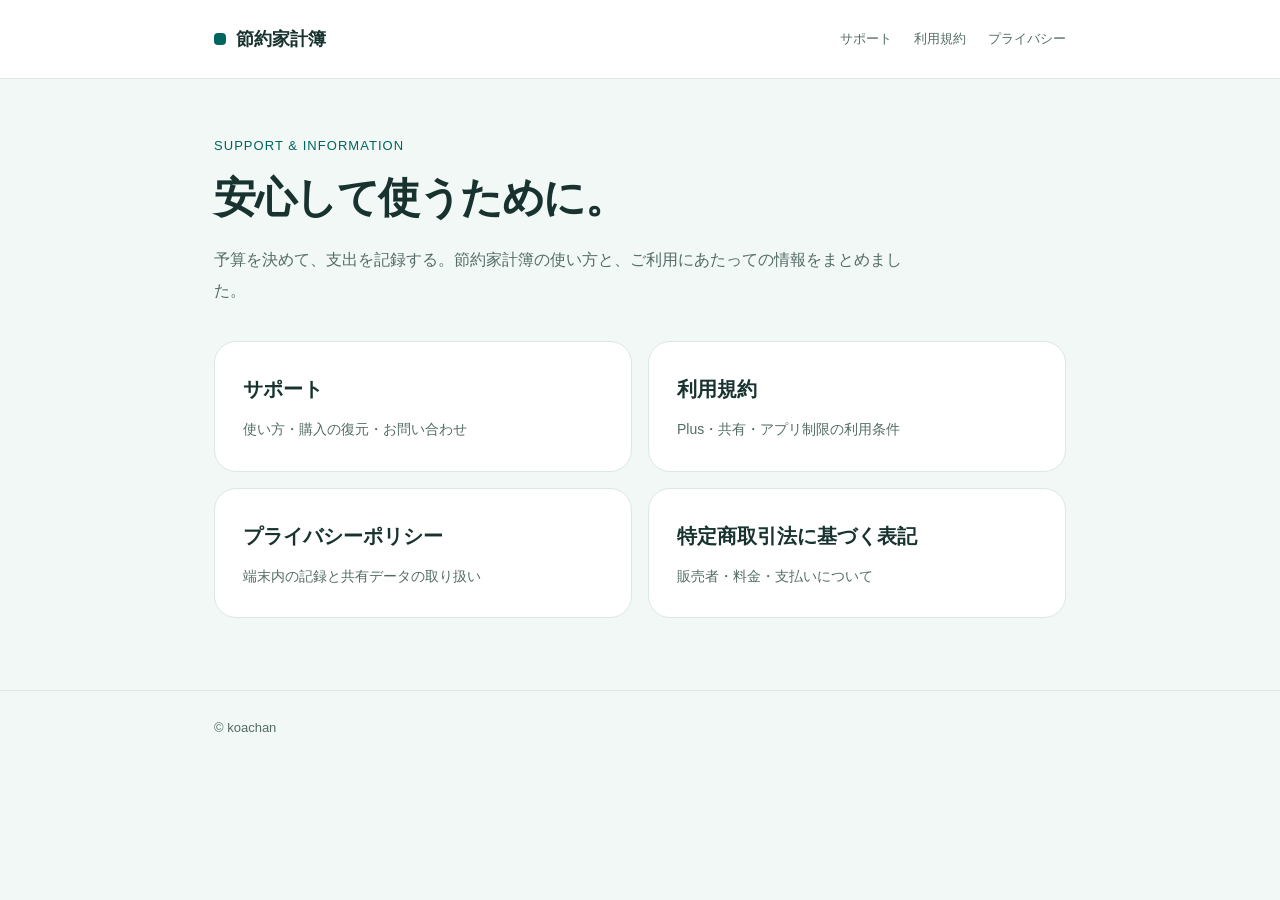
==== index.html @ ff6c3b67 "feat: 節約家計簿の公開ページを追加 アプリ専用の規約とサポートをGitHub Pagesで配信するため。実装との照合、モバイル表示、内部リンクを確認。  Co-Authored-By: GPT-" ====
<!doctype html><html lang="ja"><head><meta charset="utf-8"><meta name="viewport" content="width=device-width,initial-scale=1"><meta name="robots" content="noindex"><meta name="description" content="節約家計簿のサポート、利用規約、プライバシーポリシー。"><title>サポートと利用条件｜節約家計簿</title><link rel="stylesheet" href="styles.css"></head><body><header class="masthead"><div class="wrap"><a class="brand" href="index.html">節約家計簿</a><nav aria-label="メイン"><a href="support.html">サポート</a><a href="terms.html">利用規約</a><a href="privacy.html">プライバシー</a></nav></div></header><main class="wrap"><p class="eyebrow">SUPPORT &amp; INFORMATION</p><h1>安心して使うために。</h1><p class="lead">予算を決めて、支出を記録する。節約家計簿の使い方と、ご利用にあたっての情報をまとめました。</p><div class="link-grid"><a class="link-card" href="support.html"><strong>サポート</strong><span>使い方・購入の復元・お問い合わせ</span></a><a class="link-card" href="terms.html"><strong>利用規約</strong><span>Plus・共有・アプリ制限の利用条件</span></a><a class="link-card" href="privacy.html"><strong>プライバシーポリシー</strong><span>端末内の記録と共有データの取り扱い</span></a><a class="link-card" href="commerce.html"><strong>特定商取引法に基づく表記</strong><span>販売者・料金・支払いについて</span></a></div></main><footer class="footer"><div class="wrap"><p>© koachan</p></div></footer></body></html>
---- styles.css ----
:root{color-scheme:light;--ink:#18332f;--muted:#536c66;--green:#00655e;--lime:#c4e65a;--paper:#f2f8f6;--line:#dce8e3}*{box-sizing:border-box}body{margin:0;background:var(--paper);color:var(--ink);font-family:-apple-system,BlinkMacSystemFont,"Hiragino Sans","Yu Gothic",sans-serif;font-size:16px;line-height:1.9;-webkit-font-smoothing:antialiased}a{color:var(--green);text-underline-offset:4px;overflow-wrap:anywhere}a:hover{text-decoration-thickness:2px}a:focus-visible,summary:focus-visible{outline:3px solid var(--green);outline-offset:5px;border-radius:4px}.wrap{max-width:900px;margin:auto;padding:0 24px}.masthead{border-bottom:1px solid var(--line);background:#fff}.masthead .wrap{display:flex;align-items:center;justify-content:space-between;gap:20px;min-height:78px}.brand{font-size:18px;font-weight:650;text-decoration:none;color:var(--ink);white-space:nowrap}.brand:before{content:"";display:inline-block;width:12px;height:12px;background:var(--green);border-radius:4px;margin-right:10px}.masthead nav{display:flex;gap:22px;font-size:13px}.masthead nav a{text-decoration:none;color:var(--muted)}.masthead nav a[aria-current=page]{color:var(--green);font-weight:650}main.wrap{padding-top:55px;padding-bottom:72px}.eyebrow{font-size:13px;letter-spacing:.08em;color:var(--green);margin:0 0 10px}h1{font-size:clamp(28px,5vw,42px);line-height:1.4;letter-spacing:-.035em;margin:0 0 18px;font-weight:700}h2{font-size:21px;line-height:1.6;margin:0 0 16px;font-weight:650}h3{font-size:17px;line-height:1.7;margin:26px 0 8px;font-weight:650}p{margin:0 0 16px}.lead{color:var(--muted);max-width:700px}.updated{font-size:13px;color:var(--muted);margin:0 0 30px}.document{margin-top:32px;background:#fff;border:1px solid var(--line);border-radius:24px;padding:clamp(24px,5vw,48px)}.document section+section{border-top:1px solid var(--line);padding-top:30px;margin-top:30px}.document section>:last-child{margin-bottom:0}ul{padding-left:1.35em;margin:10px 0 18px}li{margin:8px 0}table{width:100%;border-collapse:collapse;margin:12px 0 20px;font-size:15px}th,td{text-align:left;vertical-align:top;border-bottom:1px solid var(--line);padding:14px 10px}th:first-child,td:first-child{padding-left:0}th{color:var(--muted);font-weight:550}.amount{font-variant-numeric:tabular-nums;white-space:nowrap}.link-grid{display:grid;grid-template-columns:1fr 1fr;gap:16px;margin-top:35px}.link-card{display:flex;flex-direction:column;background:#fff;border:1px solid var(--line);border-radius:22px;padding:28px;text-decoration:none;gap:8px}.link-card strong{font-size:20px;color:var(--ink);font-weight:650}.link-card span{color:var(--muted);font-size:14px}.link-card:hover{border-color:var(--green)}.contact{display:inline-block;background:var(--green);color:#fff;text-decoration:none;font-weight:600;padding:13px 22px;border-radius:14px;margin:6px 0 10px}.callout{border-left:4px solid var(--lime);padding:14px 18px;background:var(--paper);border-radius:0 12px 12px 0}.footer{border-top:1px solid var(--line);padding:25px 0 35px;font-size:13px;color:var(--muted)}.footer nav{display:flex;flex-wrap:wrap;gap:12px 22px;margin-bottom:14px}.footer nav a{color:var(--muted)}details{padding:20px 0;border-bottom:1px solid var(--line)}details:last-child{border:0}summary{cursor:pointer;font-weight:600;line-height:1.7;padding-right:15px}details p{margin:15px 0 0;color:var(--muted)}@media(max-width:600px){.wrap{padding:0 20px}.masthead .wrap{display:block;padding-top:17px;padding-bottom:16px}.masthead nav{gap:16px;flex-wrap:wrap;margin-top:10px}main.wrap{padding-top:34px}.document{border-radius:19px;padding:24px 20px;margin-top:24px}.link-grid{grid-template-columns:1fr}.link-card{padding:24px}h2{font-size:19px}table{font-size:14px}th,td{padding:12px 6px}body{font-size:15px;line-height:1.95}}@media(prefers-reduced-motion:reduce){*{scroll-behavior:auto!important}}@media print{.masthead nav,.footer nav{display:none}body{background:#fff}.document{border:0;padding:0}.wrap{max-width:none}.document section{break-inside:avoid}}
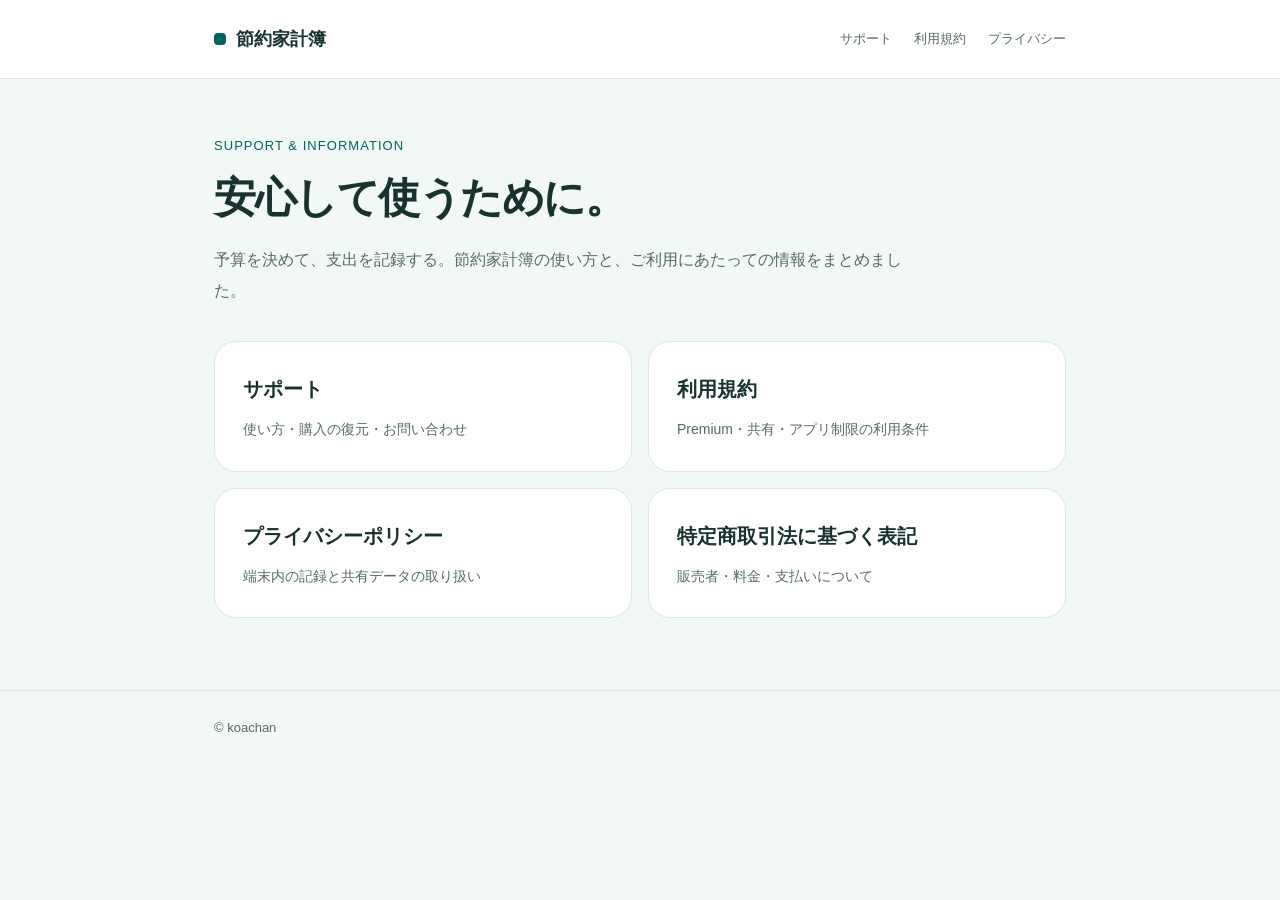
==== commit 81bb50d8: "docs: 有料プランの呼び名をPremiumにし、アプリ名の「仮称」を外す 本人の判断で、有料プランの呼び名を Plus から Premium に変え、アプリ名を「節約家計簿」で確定した。" ====
--- a/index.html
+++ b/index.html
@@ -1 +1 @@
-<!doctype html><html lang="ja"><head><meta charset="utf-8"><meta name="viewport" content="width=device-width,initial-scale=1"><meta name="robots" content="noindex"><meta name="description" content="節約家計簿のサポート、利用規約、プライバシーポリシー。"><title>サポートと利用条件｜節約家計簿</title><link rel="stylesheet" href="styles.css"></head><body><header class="masthead"><div class="wrap"><a class="brand" href="index.html">節約家計簿</a><nav aria-label="メイン"><a href="support.html">サポート</a><a href="terms.html">利用規約</a><a href="privacy.html">プライバシー</a></nav></div></header><main class="wrap"><p class="eyebrow">SUPPORT &amp; INFORMATION</p><h1>安心して使うために。</h1><p class="lead">予算を決めて、支出を記録する。節約家計簿の使い方と、ご利用にあたっての情報をまとめました。</p><div class="link-grid"><a class="link-card" href="support.html"><strong>サポート</strong><span>使い方・購入の復元・お問い合わせ</span></a><a class="link-card" href="terms.html"><strong>利用規約</strong><span>Plus・共有・アプリ制限の利用条件</span></a><a class="link-card" href="privacy.html"><strong>プライバシーポリシー</strong><span>端末内の記録と共有データの取り扱い</span></a><a class="link-card" href="commerce.html"><strong>特定商取引法に基づく表記</strong><span>販売者・料金・支払いについて</span></a></div></main><footer class="footer"><div class="wrap"><p>© koachan</p></div></footer></body></html>
+<!doctype html><html lang="ja"><head><meta charset="utf-8"><meta name="viewport" content="width=device-width,initial-scale=1"><meta name="robots" content="noindex"><meta name="description" content="節約家計簿のサポート、利用規約、プライバシーポリシー。"><title>サポートと利用条件｜節約家計簿</title><link rel="stylesheet" href="styles.css"></head><body><header class="masthead"><div class="wrap"><a class="brand" href="index.html">節約家計簿</a><nav aria-label="メイン"><a href="support.html">サポート</a><a href="terms.html">利用規約</a><a href="privacy.html">プライバシー</a></nav></div></header><main class="wrap"><p class="eyebrow">SUPPORT &amp; INFORMATION</p><h1>安心して使うために。</h1><p class="lead">予算を決めて、支出を記録する。節約家計簿の使い方と、ご利用にあたっての情報をまとめました。</p><div class="link-grid"><a class="link-card" href="support.html"><strong>サポート</strong><span>使い方・購入の復元・お問い合わせ</span></a><a class="link-card" href="terms.html"><strong>利用規約</strong><span>Premium・共有・アプリ制限の利用条件</span></a><a class="link-card" href="privacy.html"><strong>プライバシーポリシー</strong><span>端末内の記録と共有データの取り扱い</span></a><a class="link-card" href="commerce.html"><strong>特定商取引法に基づく表記</strong><span>販売者・料金・支払いについて</span></a></div></main><footer class="footer"><div class="wrap"><p>© koachan</p></div></footer></body></html>
